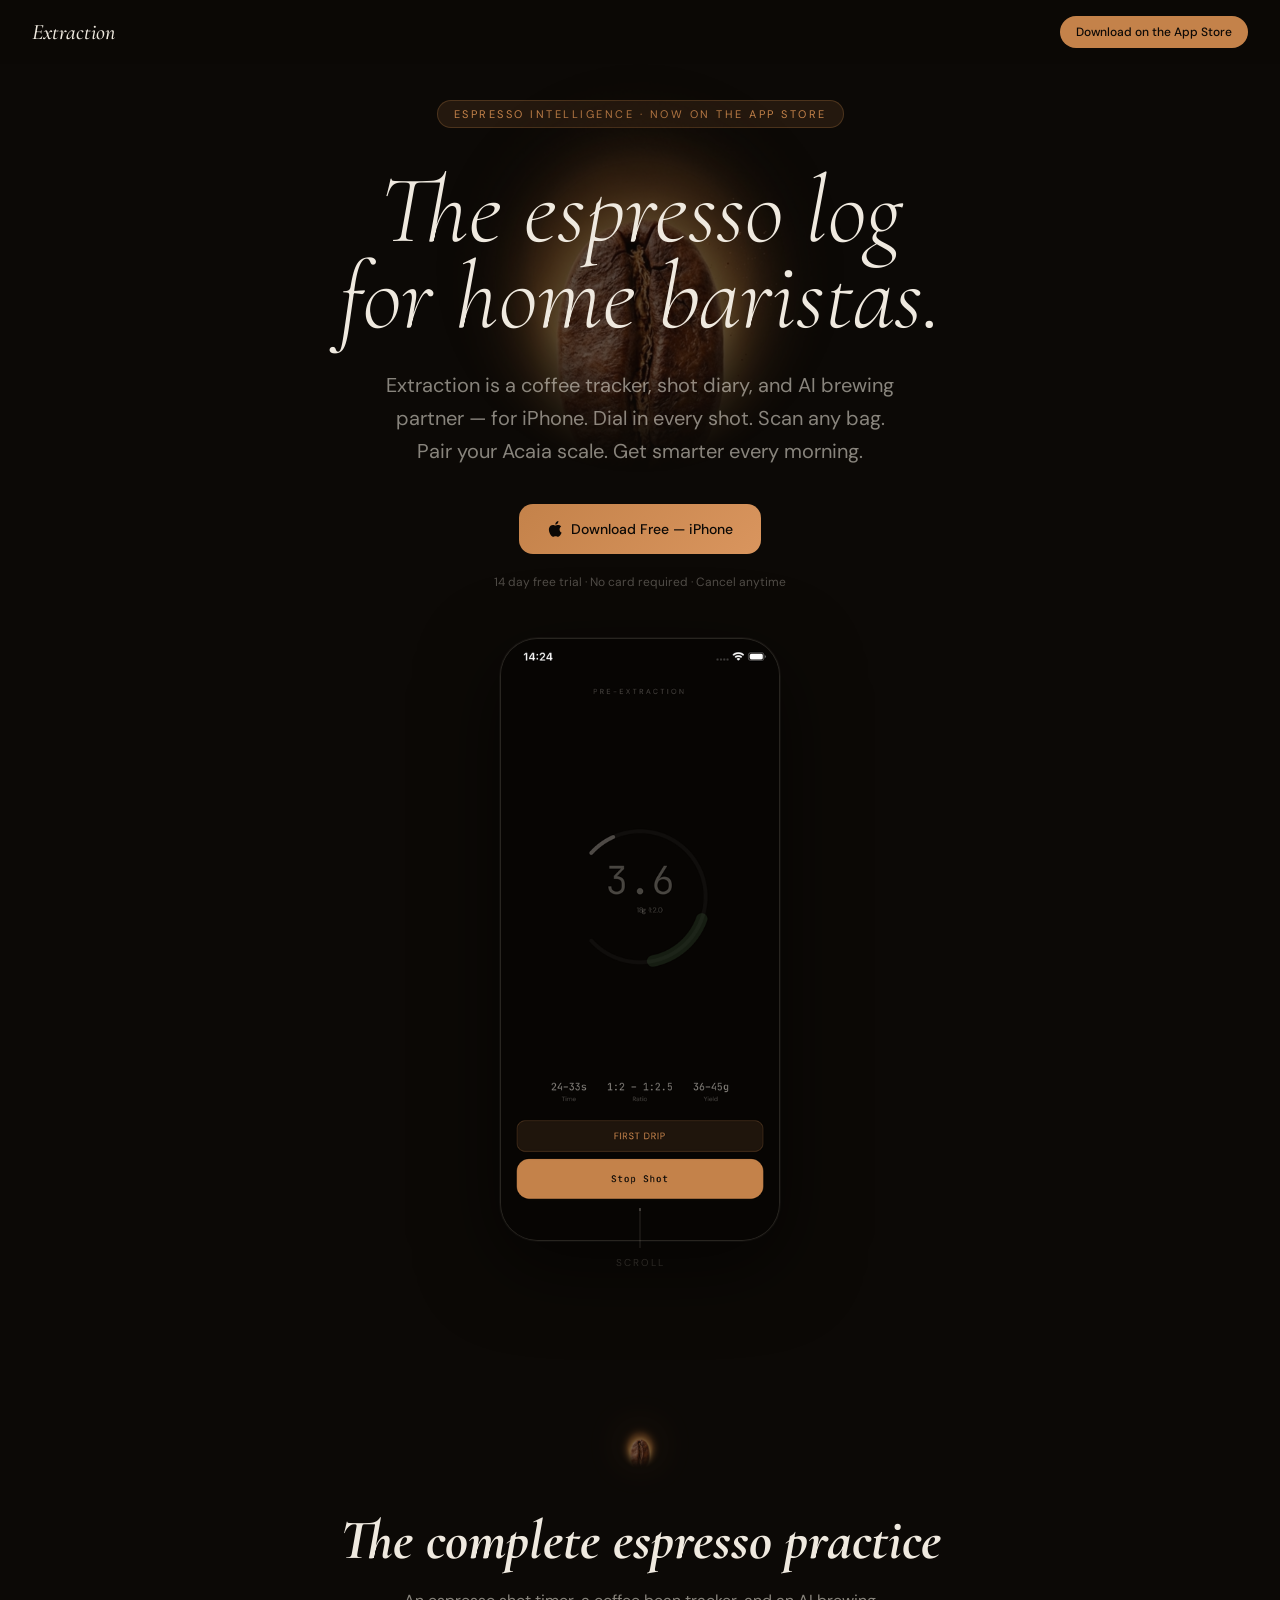
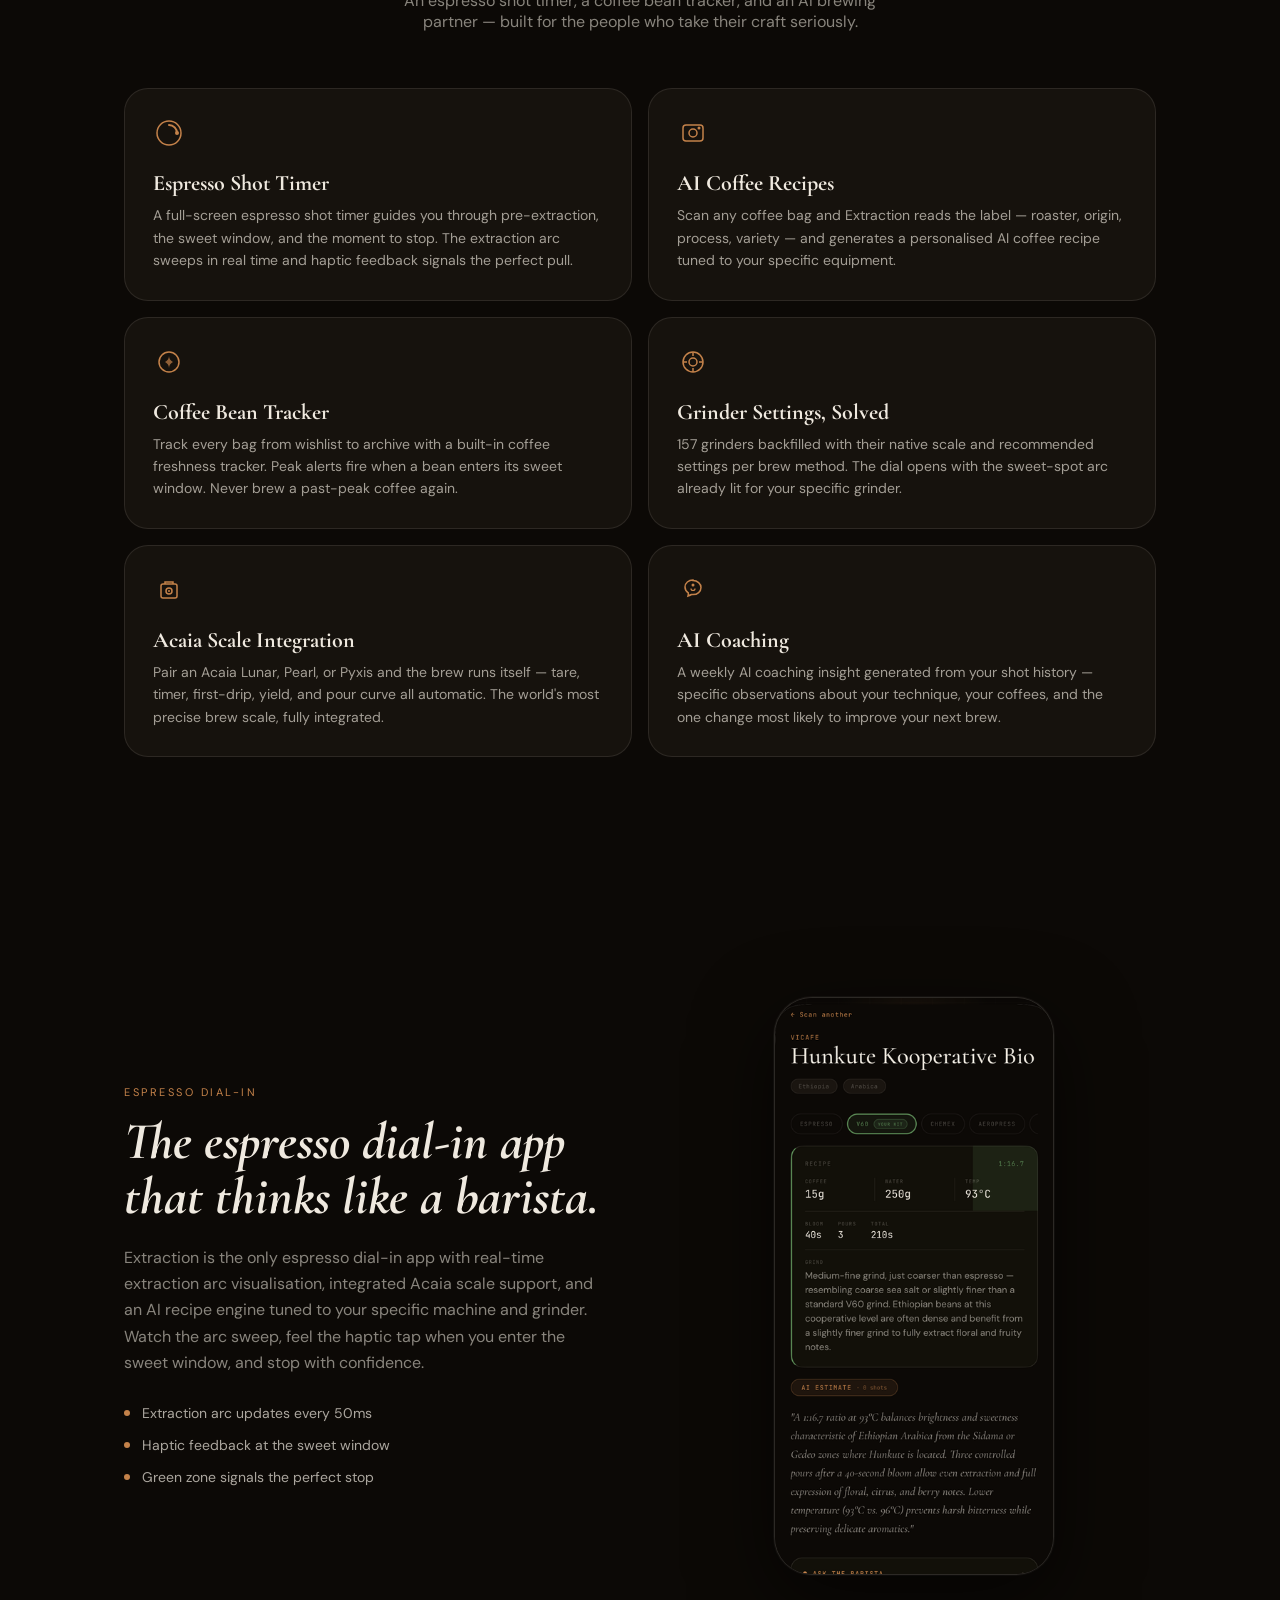
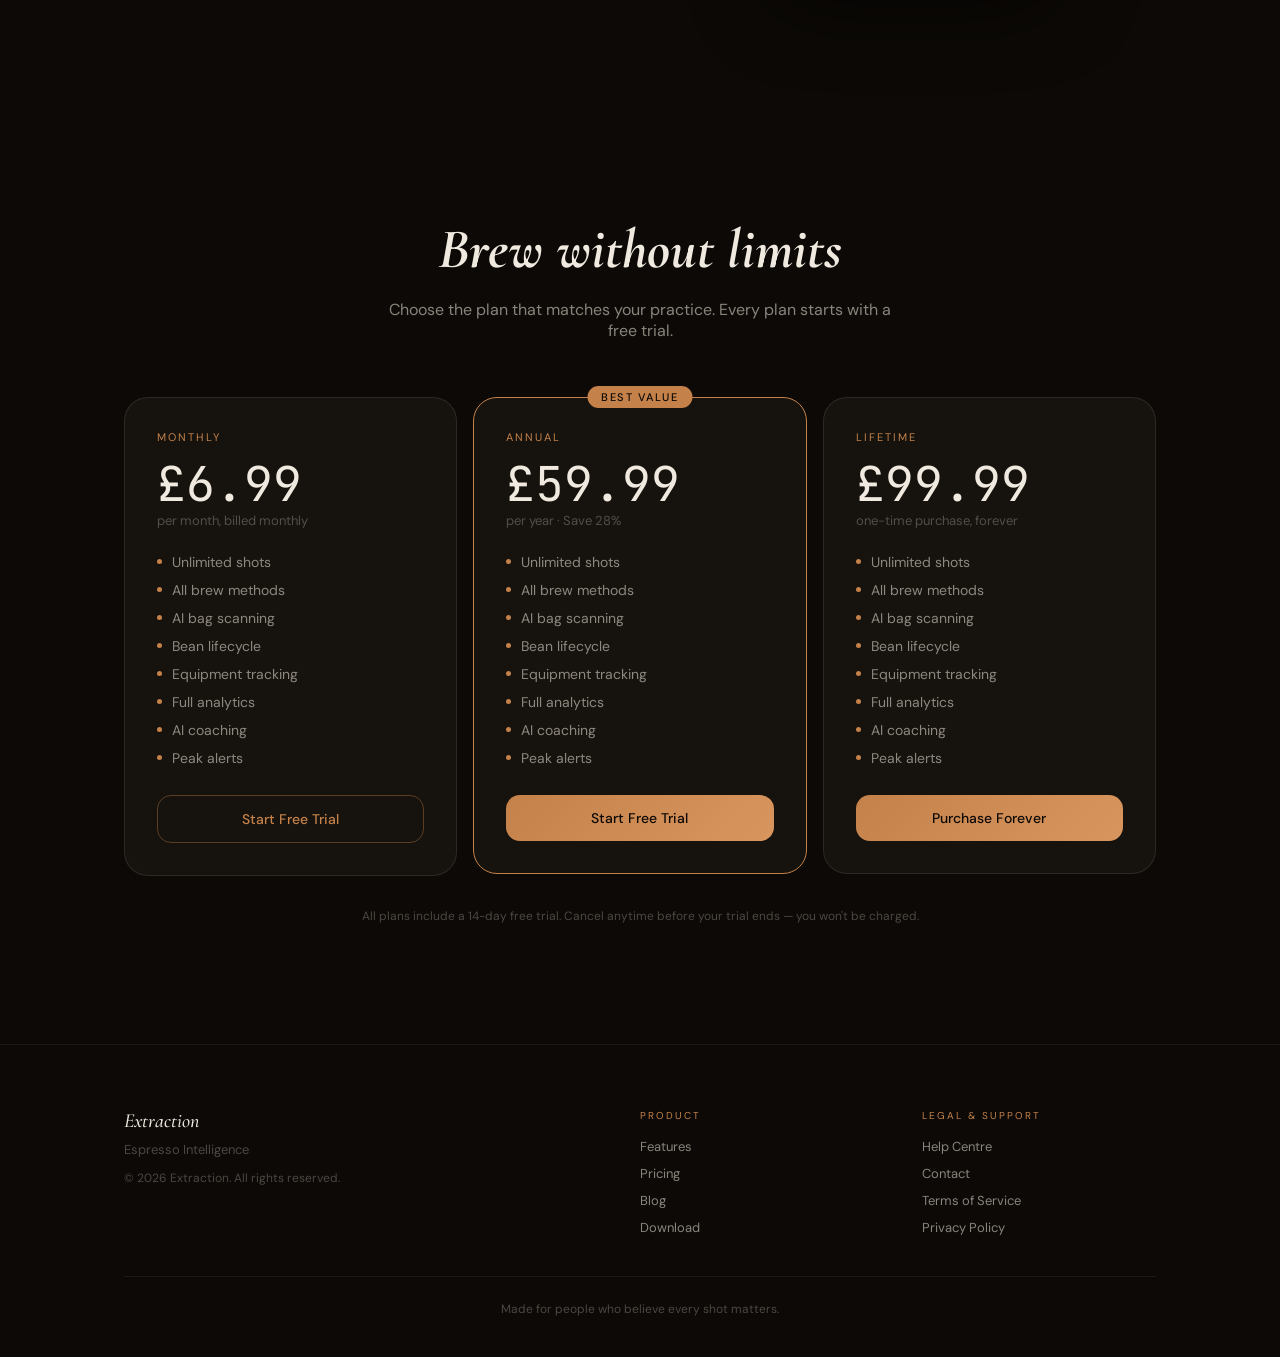
==== index.html @ 24b47047 "feat: seed full site content — 9 blog posts with hero + inline images First push of actual content t" ====
<!DOCTYPE html>
<html lang="en">
<head>
<meta charset="UTF-8">
<meta name="viewport" content="width=device-width, initial-scale=1.0">

<!-- Google Search Console ownership verification. Must stay in place
     even after verification succeeds — removing the tag un-verifies
     the property and Google stops indexing. -->
<meta name="google-site-verification" content="PVoaDQrfnLs1YKiIv0c4FsD_NfjkTiwHuCwMynQEUJ4" />

<!-- ── SEO primaries ─────────────────────────────────────────────────────
     Title + meta-description pair chosen per the April 2026 SEO brief.
     Title front-loads the two highest-volume category terms ("espresso
     log", "coffee tracker") and explicitly names the platform ("iPhone")
     because branded+platform queries ("espresso app iphone") are a
     dominant share of the target search intent. Meta description leads
     with the same framing and then pulls the four v2 differentiators
     (AI scan, Acaia, grinder DB, freshness) before the CTA cue. Kept
     under Google's ~160-char truncation band. -->
<title>Extraction — Espresso Log & Coffee Tracker App for iPhone</title>
<meta name="description" content="Extraction is the home barista app for serious espresso. AI bag scanning, Acaia scale integration, 157-grinder database, freshness tracking & shot analytics. Free trial.">

<!-- Canonical — Google needs a single authoritative URL so link equity
     consolidates. Omit the trailing slash to match the redirect rules
     in netlify.toml. -->
<link rel="canonical" href="https://extrctn.com/">

<!-- Open Graph + Twitter — mirror the SEO-tuned copy so shared links
     render the same message on iMessage, Slack, X, Reddit, etc. -->
<meta property="og:title" content="Extraction — Espresso Log & Coffee Tracker for iPhone">
<meta property="og:description" content="Pair an Acaia scale, scan any bag, dial in every shot. The home barista app for serious espresso.">
<meta property="og:image" content="https://extrctn.com/og-image.png">
<meta property="og:url" content="https://extrctn.com/">
<meta property="og:type" content="website">
<meta property="og:site_name" content="Extraction">
<meta name="twitter:card" content="summary_large_image">
<meta name="twitter:title" content="Extraction — Espresso Log & Coffee Tracker for iPhone">
<meta name="twitter:description" content="Pair an Acaia scale, scan any bag, dial in every shot. The home barista app for serious espresso.">
<meta name="twitter:image" content="https://extrctn.com/og-image.png">

<!-- App-store association for Smart App Banner on Safari iOS and for
     Apple's Universal Links metadata crawler. -->
<meta name="apple-itunes-app" content="app-id=6761392610">

<!-- Keywords meta — Google ignores it, but Bing still lightly weights it
     and some app-review aggregators scrape for it. Cheap hedge. -->
<meta name="keywords" content="espresso app, espresso log, coffee tracker, home barista app, brew log app, espresso shot timer, Acaia scale app, AI coffee recipe, espresso dial in app, coffee journal app, specialty coffee app, coffee bean tracker, grinder settings app">
<link rel="preconnect" href="https://fonts.googleapis.com">
<link rel="preconnect" href="https://fonts.gstatic.com" crossorigin>
<link href="https://fonts.googleapis.com/css2?family=Cormorant+Garamond:ital,wght@0,300;0,400;0,500;1,300;1,400;1,500&family=DM+Sans:wght@300;400;500&family=JetBrains+Mono:wght@300;400&display=swap" rel="stylesheet">
<style>
*, *::before, *::after { box-sizing: border-box; margin: 0; padding: 0; }
html { scroll-behavior: smooth; }
body {
  background: #0C0906;
  color: #EFE9DF;
  overflow-x: hidden;
  font-family: 'DM Sans', sans-serif;
  -webkit-font-smoothing: antialiased;
  -moz-osx-font-smoothing: grayscale;
}
a { text-decoration: none; color: inherit; transition: color 0.15s ease; }
button { cursor: pointer; border: none; background: none; font-family: 'DM Sans', sans-serif; }
input { font-family: 'DM Sans', sans-serif; }

/* ── NAV ── */
.nav {
  position: fixed; top: 0; left: 0; right: 0; z-index: 1000;
  height: 64px;
  background: rgba(12, 9, 6, 0.95);
  backdrop-filter: blur(12px); -webkit-backdrop-filter: blur(12px);
  display: flex; align-items: center; justify-content: space-between;
  padding: 0 32px;
  border-bottom: 1px solid transparent;
  transition: border-color 0.3s ease;
}
.nav.scrolled { border-bottom-color: rgba(239, 233, 223, 0.07); }
.nav-wordmark {
  font-family: 'Cormorant Garamond', serif;
  font-style: italic; font-weight: 500; font-size: 22px;
  color: #EFE9DF; user-select: none;
}
.nav-wordmark span { color: #EFE9DF; }
.nav-right { display: flex; align-items: center; gap: 20px; }
.nav-signin {
  font-family: 'DM Sans', sans-serif; font-size: 13px;
  color: rgba(239, 233, 223, 0.55);
}
.nav-signin:hover { color: #EFE9DF; }
.nav-download {
  font-family: 'DM Sans', sans-serif; font-size: 12px;
  background: #C4824A; color: #0C0906;
  border-radius: 20px; padding: 8px 16px;
  font-weight: 500; transition: background 0.15s ease;
}
.nav-download:hover { background: #D9955E; }
.nav-hamburger {
  display: none; flex-direction: column; gap: 5px; cursor: pointer;
  padding: 4px; background: none; border: none;
}
.nav-hamburger span {
  display: block; width: 22px; height: 1.5px; background: #EFE9DF;
  transition: transform 0.3s ease, opacity 0.3s ease;
}
@media (max-width: 767px) {
  .nav-signin { display: none; }
  .nav-hamburger { display: flex; }
  .nav-download { display: none; }
}

/* ── MOBILE MENU ── */
.mobile-menu {
  position: fixed; inset: 0; z-index: 999;
  background: #0C0906;
  display: flex; flex-direction: column; align-items: center; justify-content: center;
  gap: 32px;
  transform: translateY(-100%);
  transition: transform 0.4s cubic-bezier(0.4, 0, 0.2, 1);
}
.mobile-menu.open { transform: translateY(0); }
.mobile-menu a {
  font-family: 'Cormorant Garamond', serif;
  font-style: italic; font-size: 36px; color: #EFE9DF;
}
.mobile-menu a:hover { color: #C4824A; }
.mobile-close {
  position: absolute; top: 20px; right: 28px;
  font-family: 'DM Sans', sans-serif; font-size: 28px;
  color: #EFE9DF; background: none; border: none; cursor: pointer;
  line-height: 1;
}

/* ── SHARED ── */
.container { max-width: 1080px; margin: 0 auto; padding: 0 24px; }
.section-pad { padding: 120px 0; }
@media (max-width: 767px) { .section-pad { padding: 64px 0; } }

/* ── FADE IN ── */
.fade-in {
  opacity: 0; transform: translateY(24px);
  transition: opacity 0.6s ease, transform 0.6s ease;
}
.fade-in.is-visible { opacity: 1; transform: translateY(0); }

/* ── HERO ── */
.hero {
  min-height: 100vh; display: flex; flex-direction: column;
  align-items: center; justify-content: center; text-align: center;
  padding: 100px 24px 60px;
  position: relative;
}
.hero-pill {
  font-family: 'DM Sans', sans-serif; font-size: 11px;
  text-transform: uppercase; letter-spacing: 2.5px;
  color: #C4824A;
  background: rgba(196, 130, 74, 0.13);
  border: 1px solid rgba(196, 130, 74, 0.25);
  border-radius: 999px; padding: 6px 16px;
  margin-bottom: 40px;
}
.hero-heading {
  font-family: 'Cormorant Garamond', serif;
  font-style: italic; font-weight: 300;
  font-size: 96px; line-height: 0.9;
  color: #EFE9DF; margin-bottom: 28px;
}
@media (max-width: 767px) { .hero-heading { font-size: 56px; } }
.hero-sub {
  font-family: 'DM Sans', sans-serif; font-size: 20px;
  color: rgba(239, 233, 223, 0.55);
  max-width: 520px; line-height: 1.65; margin: 0 auto 36px;
}
@media (max-width: 767px) { .hero-sub { font-size: 16px; } }
.hero-buttons { display: flex; gap: 12px; justify-content: center; flex-wrap: wrap; margin-bottom: 20px; }
.btn-primary {
  display: inline-flex; align-items: center; gap: 8px;
  font-family: 'DM Sans', sans-serif; font-weight: 500; font-size: 14px;
  background: linear-gradient(135deg, #C4824A, #D9955E);
  color: #0C0906; border-radius: 14px; padding: 16px 28px;
  transition: opacity 0.15s ease;
}
.btn-primary:hover { opacity: 0.9; }
.btn-secondary {
  display: inline-flex; align-items: center; gap: 8px;
  font-family: 'DM Sans', sans-serif; font-size: 14px;
  background: transparent; color: rgba(239, 233, 223, 0.7);
  border: 1px solid rgba(239, 233, 223, 0.2);
  border-radius: 14px; padding: 16px 28px;
  transition: border-color 0.15s ease, color 0.15s ease;
}
.btn-secondary:hover { border-color: rgba(239, 233, 223, 0.4); color: #EFE9DF; }
.hero-proof {
  font-family: 'DM Sans', sans-serif; font-size: 12px;
  color: rgba(239, 233, 223, 0.3); margin-bottom: 48px;
}

/* Hero bean behind heading */
.hero-heading-wrap {
  position: relative;
  display: inline-block;
}
.hero-bean-bg {
  position: absolute;
  top: 50%; left: 50%;
  transform: translate(-50%, -50%);
  width: 420px; height: 420px;
  object-fit: contain;
  opacity: 0.35;
  pointer-events: none;
  z-index: 0;
  animation: beanGlow 4s ease-in-out infinite;
}
@media (max-width: 767px) { .hero-bean-bg { width: 280px; height: 280px; } }
.hero-heading-wrap .hero-heading {
  position: relative;
  z-index: 1;
}
@keyframes beanGlow {
  0%, 100% { opacity: 0.35; transform: translate(-50%, -50%) scale(1); }
  50% { opacity: 0.45; transform: translate(-50%, -50%) scale(1.03); }
}

/* Phone mockup — screenshot in frame */
.phone-mockup {
  width: 280px; border-radius: 38px;
  border: 1.5px solid rgba(239, 233, 223, 0.12);
  background: #0C0906; overflow: hidden;
  position: relative; margin: 0 auto;
  box-shadow: 0 24px 80px rgba(0, 0, 0, 0.6), 0 0 0 1px rgba(239, 233, 223, 0.05);
}
@media (max-width: 767px) { .phone-mockup { width: 220px; } }
.phone-mockup img {
  display: block; width: 100%; height: auto;
  border-radius: 36px;
}

/* Scroll indicator */
.scroll-indicator {
  position: absolute; bottom: 32px; left: 50%; transform: translateX(-50%);
  display: flex; flex-direction: column; align-items: center; gap: 8px;
}
.scroll-line {
  width: 1px; height: 40px; background: rgba(239, 233, 223, 0.15);
  position: relative; overflow: hidden;
}
.scroll-dot {
  width: 3px; height: 3px; border-radius: 50%;
  background: rgba(239, 233, 223, 0.4);
  position: absolute; left: -1px;
  animation: scrollDot 2s ease-in-out infinite;
}
@keyframes scrollDot {
  0% { top: 0; opacity: 0; }
  30% { opacity: 1; }
  100% { top: 37px; opacity: 0; }
}
.scroll-text {
  font-family: 'DM Sans', sans-serif; font-size: 10px;
  text-transform: uppercase; letter-spacing: 2px;
  color: rgba(239, 233, 223, 0.15);
}

/* Section bean divider */
.section-bean-divider {
  text-align: center; margin-bottom: 32px;
}
.section-bean-icon {
  width: 48px; height: 48px;
  object-fit: contain;
  opacity: 0.5;
  filter: drop-shadow(0 0 20px rgba(196, 130, 74, 0.25));
}

/* ── FEATURES ── */
.features-heading {
  font-family: 'Cormorant Garamond', serif; font-style: italic;
  font-size: 56px; text-align: center; color: #EFE9DF; margin-bottom: 16px;
}
@media (max-width: 767px) { .features-heading { font-size: 38px; } }
.features-sub {
  font-family: 'DM Sans', sans-serif; font-size: 16px;
  color: rgba(239, 233, 223, 0.55); text-align: center;
  max-width: 520px; margin: 0 auto 56px;
}
.features-grid {
  display: grid; grid-template-columns: 1fr 1fr; gap: 16px;
}
@media (max-width: 767px) { .features-grid { grid-template-columns: 1fr; } }
.feature-card {
  background: #16120D;
  border: 1px solid rgba(239, 233, 223, 0.10);
  border-radius: 24px; padding: 28px;
}
.feature-icon { margin-bottom: 16px; }
.feature-icon svg { width: 32px; height: 32px; }
.feature-name {
  font-family: 'Cormorant Garamond', serif; font-size: 22px;
  color: #EFE9DF; margin-bottom: 8px;
}
.feature-desc {
  font-family: 'DM Sans', sans-serif; font-size: 14px;
  color: rgba(239, 233, 223, 0.65); line-height: 1.6;
}

/* ── SPOTLIGHT ── */
.spotlight {
  display: grid; grid-template-columns: 1fr 1fr; gap: 64px; align-items: center;
}
@media (max-width: 767px) { .spotlight { grid-template-columns: 1fr; gap: 40px; } }
.spotlight-label {
  font-family: 'DM Sans', sans-serif; font-size: 11px;
  text-transform: uppercase; letter-spacing: 2.5px;
  color: #C4824A; margin-bottom: 16px;
}
.spotlight-heading {
  font-family: 'Cormorant Garamond', serif; font-style: italic;
  font-size: 52px; color: #EFE9DF; margin-bottom: 20px; line-height: 1.05;
}
@media (max-width: 767px) { .spotlight-heading { font-size: 36px; } }
.spotlight-body {
  font-family: 'DM Sans', sans-serif; font-size: 16px;
  color: rgba(239, 233, 223, 0.55); line-height: 1.65; margin-bottom: 28px;
}
.spotlight-details { display: flex; flex-direction: column; gap: 14px; }
.spotlight-detail {
  display: flex; align-items: center; gap: 12px;
  font-family: 'DM Sans', sans-serif; font-size: 14px;
  color: rgba(239, 233, 223, 0.7);
}
.spotlight-dot {
  width: 6px; height: 6px; border-radius: 50%; background: #C4824A; flex-shrink: 0;
}

/* Spotlight phone — screenshot in frame */
.spotlight-phone {
  width: 280px; border-radius: 38px;
  border: 1.5px solid rgba(239, 233, 223, 0.14);
  background: #0C0906; overflow: hidden;
  margin: 0 auto;
  box-shadow: 0 24px 80px rgba(0, 0, 0, 0.6), 0 0 0 1px rgba(239, 233, 223, 0.05);
}
@media (max-width: 767px) { .spotlight-phone { width: 240px; } }
.spotlight-phone img {
  display: block; width: 100%; height: auto;
  border-radius: 36px;
}

/* ── STATS ── */
.stats-section {
  background: #121009;
  border-top: 1px solid rgba(239, 233, 223, 0.07);
  border-bottom: 1px solid rgba(239, 233, 223, 0.07);
}
.stats-grid {
  display: grid; grid-template-columns: 1fr 1fr 1fr; gap: 48px; text-align: center;
}
@media (max-width: 767px) { .stats-grid { grid-template-columns: 1fr; gap: 40px; } }
.stat-number {
  font-family: 'JetBrains Mono', monospace; font-size: 64px;
  color: #C4824A; font-weight: 400; line-height: 1;
}
@media (max-width: 767px) { .stat-number { font-size: 48px; } }
.stat-label {
  font-family: 'DM Sans', sans-serif; font-size: 14px;
  color: rgba(239, 233, 223, 0.55); margin-top: 8px;
}
.stat-desc {
  font-family: 'DM Sans', sans-serif; font-size: 13px;
  color: rgba(239, 233, 223, 0.28); margin-top: 4px;
}

/* ── PRICING ── */
.pricing-heading {
  font-family: 'Cormorant Garamond', serif; font-style: italic;
  font-size: 56px; text-align: center; color: #EFE9DF; margin-bottom: 16px;
}
@media (max-width: 767px) { .pricing-heading { font-size: 38px; } }
.pricing-sub {
  font-family: 'DM Sans', sans-serif; font-size: 16px;
  color: rgba(239, 233, 223, 0.55); text-align: center;
  max-width: 520px; margin: 0 auto 56px;
}
.pricing-grid {
  display: grid; grid-template-columns: 1fr 1fr 1fr; gap: 16px;
  align-items: start;
}
@media (max-width: 767px) { .pricing-grid { grid-template-columns: 1fr; } }
.pricing-card {
  background: #16120D;
  border: 1px solid rgba(239, 233, 223, 0.10);
  border-radius: 24px; padding: 32px; position: relative;
}
.pricing-card.featured { border: 1.5px solid #C4824A; }
.pricing-badge {
  position: absolute; top: -12px; left: 50%; transform: translateX(-50%);
  background: #C4824A; color: #0C0906;
  font-family: 'DM Sans', sans-serif; font-size: 11px;
  text-transform: uppercase; letter-spacing: 1.5px; font-weight: 500;
  padding: 4px 14px; border-radius: 999px;
}
.pricing-plan {
  font-family: 'DM Sans', sans-serif; font-size: 11px;
  text-transform: uppercase; letter-spacing: 2px;
  color: #C4824A; margin-bottom: 16px;
}
.pricing-price {
  font-family: 'JetBrains Mono', monospace; font-size: 48px;
  color: #EFE9DF; font-weight: 400; line-height: 1;
}
.pricing-period {
  font-family: 'DM Sans', sans-serif; font-size: 13px;
  color: rgba(239, 233, 223, 0.28); margin-top: 4px; margin-bottom: 24px;
}
.pricing-features {
  list-style: none; margin-bottom: 28px;
  display: flex; flex-direction: column; gap: 10px;
}
.pricing-features li {
  font-family: 'DM Sans', sans-serif; font-size: 14px;
  color: rgba(239, 233, 223, 0.55);
  display: flex; align-items: center; gap: 10px;
}
.pricing-features li::before {
  content: ''; display: block; width: 5px; height: 5px;
  border-radius: 50%; background: #C4824A; flex-shrink: 0;
}
.pricing-cta-outlined {
  display: block; width: 100%; text-align: center;
  font-family: 'DM Sans', sans-serif; font-size: 14px; font-weight: 500;
  color: #C4824A; background: transparent;
  border: 1px solid rgba(196, 130, 74, 0.4);
  border-radius: 14px; padding: 14px 0;
  transition: background 0.15s ease, border-color 0.15s ease;
}
.pricing-cta-outlined:hover { background: rgba(196, 130, 74, 0.08); border-color: #C4824A; }
.pricing-cta-filled {
  display: block; width: 100%; text-align: center;
  font-family: 'DM Sans', sans-serif; font-size: 14px; font-weight: 500;
  color: #0C0906;
  background: linear-gradient(135deg, #C4824A, #D9955E);
  border-radius: 14px; padding: 14px 0; border: none;
  transition: opacity 0.15s ease;
}
.pricing-cta-filled:hover { opacity: 0.9; }
.pricing-note {
  font-family: 'DM Sans', sans-serif; font-size: 12px;
  color: rgba(239, 233, 223, 0.28); text-align: center;
  margin-top: 32px;
}

/* ── FOOTER ── */
.footer {
  background: #0C0906;
  border-top: 1px solid rgba(239, 233, 223, 0.07);
  padding: 64px 0 40px;
}
.footer-grid {
  display: grid; grid-template-columns: 2fr 1fr 1fr; gap: 48px;
}
@media (max-width: 767px) { .footer-grid { grid-template-columns: 1fr; gap: 32px; } }
.footer-wordmark {
  font-family: 'Cormorant Garamond', serif; font-style: italic;
  font-weight: 500; font-size: 20px; color: #EFE9DF; margin-bottom: 8px;
}
.footer-wordmark span { color: #EFE9DF; }
.footer-tagline {
  font-family: 'DM Sans', sans-serif; font-size: 13px;
  color: rgba(239, 233, 223, 0.28); margin-bottom: 12px;
}
.footer-copy {
  font-family: 'DM Sans', sans-serif; font-size: 12px;
  color: rgba(239, 233, 223, 0.28);
}
.footer-col-heading {
  font-family: 'DM Sans', sans-serif; font-size: 10px;
  text-transform: uppercase; letter-spacing: 2px;
  color: #C4824A; margin-bottom: 16px;
}
.footer-links { display: flex; flex-direction: column; gap: 10px; }
.footer-links a {
  font-family: 'DM Sans', sans-serif; font-size: 13px;
  color: rgba(239, 233, 223, 0.55);
}
.footer-links a:hover { color: #EFE9DF; }
.footer-separator {
  border: none; border-top: 1px solid rgba(239, 233, 223, 0.07);
  margin: 40px 0 24px;
}
.footer-bottom {
  font-family: 'DM Sans', sans-serif; font-size: 12px;
  color: rgba(239, 233, 223, 0.28); text-align: center;
}

/* Focus styles for accessibility */
a:focus-visible, button:focus-visible, input:focus-visible {
  outline: 2px solid #C4824A; outline-offset: 2px;
}
</style>

<!-- ── Structured data ────────────────────────────────────────────────────
     SoftwareApplication schema unlocks a rich snippet in Google results
     (name, platform, price, rating pulled from the App Store graph).
     Also feeds the knowledge panel and AI answer boxes. Price of 0 is
     correct — the app is free to download with IAPs, which is how Apple
     categorises it. Update aggregateRating when we have enough ASC
     ratings to be worth displaying (threshold usually ~25). -->
<script type="application/ld+json">
{
  "@context": "https://schema.org",
  "@type": "SoftwareApplication",
  "name": "Extraction",
  "alternateName": "Extraction — Espresso Log & Coffee Tracker",
  "description": "Espresso log and coffee tracker for home baristas. AI bag scanning, Acaia scale integration, 157-grinder database, freshness tracking, shot analytics, AI coaching.",
  "applicationCategory": "LifestyleApplication",
  "applicationSubCategory": "Food & Drink",
  "operatingSystem": "iOS 15.0",
  "url": "https://extrctn.com/",
  "downloadUrl": "https://apps.apple.com/us/app/extraction/id6761392610",
  "installUrl": "https://apps.apple.com/us/app/extraction/id6761392610",
  "image": "https://extrctn.com/og-image.png",
  "offers": {
    "@type": "Offer",
    "price": "0",
    "priceCurrency": "USD",
    "availability": "https://schema.org/InStock"
  },
  "author": {
    "@type": "Organization",
    "name": "Extraction",
    "url": "https://extrctn.com/"
  },
  "publisher": {
    "@type": "Organization",
    "name": "Extraction",
    "url": "https://extrctn.com/"
  }
}
</script>

<!-- Organization schema — tells Google that Extraction is a branded
     entity, unlocks knowledge-panel eligibility. -->
<script type="application/ld+json">
{
  "@context": "https://schema.org",
  "@type": "Organization",
  "name": "Extraction",
  "url": "https://extrctn.com/",
  "logo": "https://extrctn.com/og-image.png",
  "sameAs": [
    "https://apps.apple.com/us/app/extraction/id6761392610"
  ]
}
</script>

<!-- WebSite schema enables sitelinks search box eligibility and makes
     the homepage machine-parseable as the site entry. -->
<script type="application/ld+json">
{
  "@context": "https://schema.org",
  "@type": "WebSite",
  "name": "Extraction",
  "url": "https://extrctn.com/",
  "inLanguage": "en"
}
</script>
</head>
<body>

<!-- NAV -->
<nav class="nav" id="nav" role="navigation" aria-label="Main navigation">
  <a href="/" class="nav-wordmark" aria-label="Extraction home">Extrac<span>tion</span></a>
  <div class="nav-right">
      <a href="https://apps.apple.com/us/app/extraction/id6761392610" class="nav-download" role="button" target="_blank" rel="noopener">Download on the App Store</a>
    <button class="nav-hamburger" aria-label="Open menu" id="hamburgerBtn">
      <span></span><span></span><span></span>
    </button>
  </div>
</nav>

<!-- MOBILE MENU -->
<div class="mobile-menu" id="mobileMenu" role="dialog" aria-label="Mobile navigation">
  <button class="mobile-close" aria-label="Close menu" id="mobileClose">&times;</button>
  <a href="#features" onclick="closeMobile()">Features</a>
  <a href="#pricing" onclick="closeMobile()">Pricing</a>
  <a href="https://apps.apple.com/us/app/extraction/id6761392610" class="btn-primary" style="font-size:16px;margin-top:12px;" target="_blank" rel="noopener" onclick="closeMobile()">Download</a>
</div>

<!-- HERO
     H1 front-loads the two highest-priority target queries ("espresso
     log", "home baristas") in the same italic treatment as the old
     "Espresso Intelligence" brand mark. The editorial tone is preserved
     — this isn't a keyword-stuffed headline, it's a sentence that
     happens to contain the two phrases Google ranks us for. The
     "Espresso Intelligence" phrase is kept as the nav pill eyebrow so
     the brand identity survives the rewrite. -->
<section class="hero" id="hero">
  <div class="hero-pill fade-in">Espresso Intelligence · Now on the App Store</div>
  <div class="hero-heading-wrap">
    <img src="bean.png" alt="" class="hero-bean-bg" aria-hidden="true">
    <h1 class="hero-heading fade-in">The espresso log<br>for home baristas.</h1>
  </div>
  <p class="hero-sub fade-in">Extraction is a coffee tracker, shot diary, and AI brewing partner — for iPhone. Dial in every shot. Scan any bag. Pair your Acaia scale. Get smarter every morning.</p>
  <div class="hero-buttons fade-in">
    <a href="https://apps.apple.com/us/app/extraction/id6761392610" class="btn-primary" target="_blank" rel="noopener">
      <svg width="16" height="16" viewBox="0 0 16 16" fill="none" aria-hidden="true"><path d="M12.52 8.42c-.02-1.97 1.6-2.92 1.68-2.97-.92-1.34-2.34-1.52-2.85-1.55-1.21-.12-2.37.72-2.98.72-.62 0-1.57-.7-2.59-.68-1.33.02-2.56.78-3.24 1.97-1.39 2.4-.35 5.95.99 7.9.66.95 1.44 2.02 2.47 1.98.99-.04 1.37-.64 2.57-.64 1.2 0 1.54.64 2.58.62 1.07-.02 1.74-.97 2.39-1.93.76-1.1 1.07-2.17 1.08-2.22-.02-.01-2.08-.8-2.1-3.2zM10.58 2.46c.54-.67.91-1.59.81-2.51-.78.03-1.73.52-2.29 1.18-.5.58-.94 1.52-.82 2.41.87.07 1.76-.44 2.3-1.08z" fill="#0C0906"/></svg>
      Download Free — iPhone
    </a>
  </div>
  <p class="hero-proof fade-in">14 day free trial &middot; No card required &middot; Cancel anytime</p>

  <div class="phone-mockup fade-in">
    <img src="screenshot-timer.png" alt="Extraction dial-in timer showing a live espresso shot with arc visualisation and sweet window" loading="lazy">
  </div>

  <div class="scroll-indicator" aria-hidden="true">
    <div class="scroll-line"><div class="scroll-dot"></div></div>
    <div class="scroll-text">Scroll</div>
  </div>
</section>

<!-- FEATURES -->
<section class="section-pad" id="features">
  <div class="container">
    <div class="section-bean-divider" aria-hidden="true">
      <img src="bean-small.png" alt="" class="section-bean-icon">
    </div>
    <h2 class="features-heading fade-in">The complete espresso practice</h2>
    <p class="features-sub fade-in">An espresso shot timer, a coffee bean tracker, and an AI brewing partner — built for the people who take their craft seriously.</p>
    <div class="features-grid">

      <!-- Each feature card's copy is tuned to carry one of the priority
           keywords from the SEO brief: "espresso shot timer", "AI
           coffee recipe", "coffee bean tracker" / "coffee freshness
           tracker", "grinder settings app", "Acaia scale app",
           "espresso dial in app". Target phrases appear naturally in
           the body copy rather than stuffed into headings. -->
      <div class="feature-card fade-in" style="transition-delay:0s">
        <div class="feature-icon">
          <svg width="32" height="32" viewBox="0 0 32 32" fill="none"><circle cx="16" cy="16" r="12" stroke="#C4824A" stroke-width="1.5" fill="none"/><path d="M16 8 A8 8 0 0 1 24 16" stroke="#C4824A" stroke-width="2" stroke-linecap="round" fill="none"/><circle cx="24" cy="16" r="2" fill="#C4824A"/></svg>
        </div>
        <h3 class="feature-name">Espresso Shot Timer</h3>
        <p class="feature-desc">A full-screen espresso shot timer guides you through pre-extraction, the sweet window, and the moment to stop. The extraction arc sweeps in real time and haptic feedback signals the perfect pull.</p>
      </div>

      <div class="feature-card fade-in" style="transition-delay:0.1s">
        <div class="feature-icon">
          <svg width="32" height="32" viewBox="0 0 32 32" fill="none"><rect x="6" y="8" width="20" height="16" rx="3" stroke="#C4824A" stroke-width="1.5" fill="none"/><circle cx="16" cy="16" r="4" stroke="#C4824A" stroke-width="1.5" fill="none"/><circle cx="22" cy="11" r="1.5" fill="#C4824A"/></svg>
        </div>
        <h3 class="feature-name">AI Coffee Recipes</h3>
        <p class="feature-desc">Scan any coffee bag and Extraction reads the label — roaster, origin, process, variety — and generates a personalised AI coffee recipe tuned to your specific equipment.</p>
      </div>

      <div class="feature-card fade-in" style="transition-delay:0.2s">
        <div class="feature-icon">
          <svg width="32" height="32" viewBox="0 0 32 32" fill="none"><circle cx="16" cy="16" r="10" stroke="#C4824A" stroke-width="1.5" fill="none"/><path d="M16 10c0 3-2 5-4 6 2 1 4 3 4 6 0-3 2-5 4-6-2-1-4-3-4-6z" fill="#C4824A" opacity="0.7"/></svg>
        </div>
        <h3 class="feature-name">Coffee Bean Tracker</h3>
        <p class="feature-desc">Track every bag from wishlist to archive with a built-in coffee freshness tracker. Peak alerts fire when a bean enters its sweet window. Never brew a past-peak coffee again.</p>
      </div>

      <div class="feature-card fade-in" style="transition-delay:0.3s">
        <div class="feature-icon">
          <svg width="32" height="32" viewBox="0 0 32 32" fill="none"><circle cx="16" cy="16" r="10" stroke="#C4824A" stroke-width="1.5" fill="none"/><circle cx="16" cy="16" r="4" stroke="#C4824A" stroke-width="1.5" fill="none"/><line x1="16" y1="6" x2="16" y2="10" stroke="#C4824A" stroke-width="1.5"/><line x1="16" y1="22" x2="16" y2="26" stroke="#C4824A" stroke-width="1.5"/><line x1="6" y1="16" x2="10" y2="16" stroke="#C4824A" stroke-width="1.5"/><line x1="22" y1="16" x2="26" y2="16" stroke="#C4824A" stroke-width="1.5"/></svg>
        </div>
        <h3 class="feature-name">Grinder Settings, Solved</h3>
        <p class="feature-desc">157 grinders backfilled with their native scale and recommended settings per brew method. The dial opens with the sweet-spot arc already lit for your specific grinder.</p>
      </div>

      <div class="feature-card fade-in" style="transition-delay:0.4s">
        <div class="feature-icon">
          <svg width="32" height="32" viewBox="0 0 32 32" fill="none"><rect x="8" y="10" width="16" height="14" rx="2" stroke="#C4824A" stroke-width="1.5" fill="none"/><circle cx="16" cy="17" r="3" stroke="#C4824A" stroke-width="1.5" fill="none"/><circle cx="16" cy="17" r="1" fill="#C4824A"/><path d="M12 10V8h8v2" stroke="#C4824A" stroke-width="1.5" fill="none"/></svg>
        </div>
        <h3 class="feature-name">Acaia Scale Integration</h3>
        <p class="feature-desc">Pair an Acaia Lunar, Pearl, or Pyxis and the brew runs itself — tare, timer, first-drip, yield, and pour curve all automatic. The world's most precise brew scale, fully integrated.</p>
      </div>

      <div class="feature-card fade-in" style="transition-delay:0.5s">
        <div class="feature-icon">
          <svg width="32" height="32" viewBox="0 0 32 32" fill="none"><path d="M16 6c-4.4 0-8 3.1-8 7 0 2.4 1.3 4.5 3.3 5.8.2 1.4-.3 3.2-.3 3.2s2.5-1 3.5-1.5c.5.1 1 .1 1.5.1 4.4 0 8-3.1 8-7s-3.6-7-8-7z" stroke="#C4824A" stroke-width="1.5" fill="none"/><circle cx="16" cy="11" r="1.5" fill="#C4824A"/><path d="M14 14.5c0 1.1.9 2 2 2s2-.9 2-2" stroke="#C4824A" stroke-width="1.2" fill="none"/></svg>
        </div>
        <h3 class="feature-name">AI Coaching</h3>
        <p class="feature-desc">A weekly AI coaching insight generated from your shot history — specific observations about your technique, your coffees, and the one change most likely to improve your next brew.</p>
      </div>

    </div>
  </div>
</section>

<!-- SPOTLIGHT -->
<section class="section-pad">
  <div class="container">
    <div class="spotlight">
      <div class="fade-in">
        <div class="spotlight-label">Espresso Dial-In</div>
        <h2 class="spotlight-heading">The espresso dial-in app that thinks like a barista.</h2>
        <p class="spotlight-body">Extraction is the only espresso dial-in app with real-time extraction arc visualisation, integrated Acaia scale support, and an AI recipe engine tuned to your specific machine and grinder. Watch the arc sweep, feel the haptic tap when you enter the sweet window, and stop with confidence.</p>
        <div class="spotlight-details">
          <div class="spotlight-detail"><div class="spotlight-dot"></div>Extraction arc updates every 50ms</div>
          <div class="spotlight-detail"><div class="spotlight-dot"></div>Haptic feedback at the sweet window</div>
          <div class="spotlight-detail"><div class="spotlight-dot"></div>Green zone signals the perfect stop</div>
        </div>
      </div>
      <div class="fade-in" style="transition-delay:0.15s">
        <div class="spotlight-phone">
          <img src="screenshot-scan.png" alt="Extraction AI bag scan showing V60 brew recipe for Hunkute Kooperative Bio" loading="lazy">
        </div>
      </div>
    </div>
  </div>
</section>


<!-- PRICING -->
<section class="section-pad" id="pricing">
  <div class="container">
    <h2 class="pricing-heading fade-in">Brew without limits</h2>
    <p class="pricing-sub fade-in">Choose the plan that matches your practice. Every plan starts with a free trial.</p>
    <div class="pricing-grid">

      <div class="pricing-card fade-in" style="transition-delay:0s">
        <div class="pricing-plan">Monthly</div>
        <div class="pricing-price" id="priceMonthly">&pound;6.99</div>
        <div class="pricing-period" id="periodMonthly">per month, billed monthly</div>
        <ul class="pricing-features">
          <li>Unlimited shots</li>
          <li>All brew methods</li>
          <li>AI bag scanning</li>
          <li>Bean lifecycle</li>
          <li>Equipment tracking</li>
          <li>Full analytics</li>
          <li>AI coaching</li>
          <li>Peak alerts</li>
        </ul>
        <a href="https://apps.apple.com/us/app/extraction/id6761392610" class="pricing-cta-outlined" role="button" target="_blank" rel="noopener">Start Free Trial</a>
      </div>

      <div class="pricing-card featured fade-in" style="transition-delay:0.1s">
        <div class="pricing-badge">Best Value</div>
        <div class="pricing-plan">Annual</div>
        <div class="pricing-price" id="priceAnnual">&pound;59.99</div>
        <div class="pricing-period" id="periodAnnual">per year &middot; Save 28%</div>
        <ul class="pricing-features">
          <li>Unlimited shots</li>
          <li>All brew methods</li>
          <li>AI bag scanning</li>
          <li>Bean lifecycle</li>
          <li>Equipment tracking</li>
          <li>Full analytics</li>
          <li>AI coaching</li>
          <li>Peak alerts</li>
        </ul>
        <a href="https://apps.apple.com/us/app/extraction/id6761392610" class="pricing-cta-filled" role="button" target="_blank" rel="noopener">Start Free Trial</a>
      </div>

      <div class="pricing-card fade-in" style="transition-delay:0.2s">
        <div class="pricing-plan">Lifetime</div>
        <div class="pricing-price" id="priceLifetime">&pound;99.99</div>
        <div class="pricing-period">one-time purchase, forever</div>
        <ul class="pricing-features">
          <li>Unlimited shots</li>
          <li>All brew methods</li>
          <li>AI bag scanning</li>
          <li>Bean lifecycle</li>
          <li>Equipment tracking</li>
          <li>Full analytics</li>
          <li>AI coaching</li>
          <li>Peak alerts</li>
        </ul>
        <a href="https://apps.apple.com/us/app/extraction/id6761392610" class="pricing-cta-filled" role="button" target="_blank" rel="noopener">Purchase Forever</a>
      </div>

    </div>
    <p class="pricing-note fade-in">All plans include a 14-day free trial. Cancel anytime before your trial ends — you won't be charged.</p>
  </div>
</section>

<!-- FOOTER -->
<footer class="footer" id="footer">
  <div class="container">
    <div class="footer-grid">
      <div>
        <div class="footer-wordmark">Extrac<span>tion</span></div>
        <div class="footer-tagline">Espresso Intelligence</div>
        <div class="footer-copy">&copy; 2026 Extraction. All rights reserved.</div>
      </div>
      <div>
        <div class="footer-col-heading">Product</div>
        <div class="footer-links">
          <a href="#features">Features</a>
          <a href="#pricing">Pricing</a>
          <a href="/blog/">Blog</a>
          <a href="https://apps.apple.com/us/app/extraction/id6761392610" target="_blank" rel="noopener">Download</a>
        </div>
      </div>
      <div>
        <div class="footer-col-heading">Legal &amp; Support</div>
        <div class="footer-links">
          <a href="/support">Help Centre</a>
          <a href="mailto:support@extrctn.com">Contact</a>
          <a href="/terms">Terms of Service</a>
          <a href="/privacy">Privacy Policy</a>
        </div>
      </div>
    </div>
    <hr class="footer-separator">
    <div class="footer-bottom">Made for people who believe every shot matters.</div>
  </div>
</footer>

<script>
(function() {
  // Nav scroll border
  var nav = document.getElementById('nav');
  window.addEventListener('scroll', function() {
    if (window.scrollY > 20) {
      nav.classList.add('scrolled');
    } else {
      nav.classList.remove('scrolled');
    }
  }, { passive: true });

  // Mobile menu
  var hamburger = document.getElementById('hamburgerBtn');
  var mobileMenu = document.getElementById('mobileMenu');
  var mobileClose = document.getElementById('mobileClose');

  hamburger.addEventListener('click', function() {
    mobileMenu.classList.add('open');
    mobileClose.focus();
  });
  mobileClose.addEventListener('click', function() {
    mobileMenu.classList.remove('open');
    hamburger.focus();
  });
  window.closeMobile = function() {
    mobileMenu.classList.remove('open');
  };

  // Fade-in IntersectionObserver
  var fadeEls = document.querySelectorAll('.fade-in');
  if ('IntersectionObserver' in window) {
    var observer = new IntersectionObserver(function(entries) {
      entries.forEach(function(entry) {
        if (entry.isIntersecting) {
          entry.target.classList.add('is-visible');
          observer.unobserve(entry.target);
        }
      });
    }, { threshold: 0.15 });
    fadeEls.forEach(function(el) { observer.observe(el); });
  } else {
    fadeEls.forEach(function(el) { el.classList.add('is-visible'); });
  }

  // Geo-pricing — monthly prices from App Store Connect, annual ≈ 8.58×, lifetime ≈ 12.5×
  // Format: [symbol, monthly, decimals, isPrefix]
  var CURR = {
    USD: ['$',7.99,2,1], EUR: ['\u20AC',8.99,2,1], GBP: ['\u00A3',7.99,2,1],
    CHF: ['CHF\u00A0',7.00,2,1], AUD: ['A$',12.99,2,1], CAD: ['CA$',9.99,2,1],
    BRL: ['R$',49.90,2,1], CNY: ['\u00A5',58,0,1], CLP: ['CLP\u00A0',9990,0,1],
    COP: ['COP\u00A0',39900,0,1], CZK: ['',199,0,0,' K\u010D'], DKK: ['',69,0,0,' kr'],
    EGP: ['E\u00A3',399.99,2,1], HKD: ['HK$',58,0,1], HUF: ['',3490,0,0,' Ft'],
    IDR: ['Rp',129000,0,1], ILS: ['\u20AA',29.90,2,1], INR: ['\u20B9',799,0,1],
    JPY: ['\u00A5',1300,0,1], KRW: ['\u20A9',11000,0,1], KZT: ['\u20B8',4990,0,1],
    MXN: ['MX$',179,0,1], MYR: ['RM',39.90,2,1], NGN: ['\u20A6',12900,0,1],
    NOK: ['',99,0,0,' kr'], NZD: ['NZ$',14.99,2,1], PEN: ['S/',34.90,2,1],
    PHP: ['\u20B1',499,0,1], PLN: ['',39.99,2,0,' z\u0142'], QAR: ['QR',29.99,2,1],
    RON: ['',39.99,2,0,' lei'], RUB: ['\u20BD',699,0,1], SAR: ['SR',34.99,2,1],
    SEK: ['',99,0,0,' kr'], SGD: ['S$',9.98,2,1], THB: ['\u0E3F',299,0,1],
    TRY: ['\u20BA',399.99,2,1], TWD: ['NT$',290,0,1], TZS: ['TSh',22900,0,1],
    VND: ['\u20AB',249000,0,1], ZAR: ['R',149.99,2,1], AED: ['AED\u00A0',29.99,2,1],
    PKR: ['Rs',2200,0,1]
  };
  // Country code → currency code
  var CC = {
    CH:'CHF',US:'USD',GB:'GBP',AU:'AUD',CA:'CAD',JP:'JPY',KR:'KRW',
    BR:'BRL',IN:'INR',MX:'MXN',CN:'CNY',HK:'HKD',TW:'TWD',SG:'SGD',
    NZ:'NZD',TH:'THB',PH:'PHP',MY:'MYR',ID:'IDR',VN:'VND',
    SE:'SEK',NO:'NOK',DK:'DKK',PL:'PLN',CZ:'CZK',HU:'HUF',RO:'RON',
    TR:'TRY',ZA:'ZAR',EG:'EGP',NG:'NGN',KE:'USD',SA:'SAR',AE:'AED',
    QA:'QAR',KW:'USD',IL:'ILS',PK:'PKR',KZ:'KZT',
    CL:'CLP',CO:'COP',PE:'PEN',TZ:'TZS',RU:'RUB',
    AT:'EUR',BE:'EUR',BG:'EUR',HR:'EUR',CY:'EUR',EE:'EUR',FI:'EUR',
    FR:'EUR',DE:'EUR',GR:'EUR',IE:'EUR',IT:'EUR',LV:'EUR',LT:'EUR',
    LU:'EUR',MT:'EUR',NL:'EUR',PT:'EUR',SK:'EUR',SI:'EUR',ES:'EUR',
    BA:'EUR',XK:'EUR',ME:'EUR',RS:'EUR'
  };

  function fmtPrice(val, c) {
    var d = c[2], s;
    if (d === 0) {
      s = Math.round(val).toLocaleString('en');
    } else {
      s = val.toFixed(2);
    }
    return c[3] ? c[0] + s : s + (c[4] || c[0]);
  }

  function roundNice(val, dec) {
    if (dec > 0) return Math.floor(val) + 0.99;
    if (val >= 50000) return Math.round(val / 10000) * 10000;
    if (val >= 5000) return Math.round(val / 1000) * 1000;
    if (val >= 500) return Math.round(val / 100) * 100;
    if (val >= 50) return Math.round(val / 10) * 10;
    return Math.round(val);
  }

  function setPricing(cc) {
    var code = CC[cc] || 'USD';
    var c = CURR[code] || CURR.USD;
    var mo = c[1];
    var annual = roundNice(mo * 8.58, c[2]);
    var lifetime = roundNice(mo * 12.5, c[2]);

    document.getElementById('priceMonthly').textContent = fmtPrice(mo, c);
    document.getElementById('priceAnnual').textContent = fmtPrice(annual, c);
    document.getElementById('priceLifetime').textContent = fmtPrice(lifetime, c);
    document.getElementById('periodAnnual').innerHTML = 'per year &middot; Save 28%';
  }

  fetch('https://ipapi.co/country_code/')
    .then(function(r) { return r.text(); })
    .then(function(cc) { setPricing(cc.trim()); })
    .catch(function() { /* keep defaults */ });

})();
</script>
</body>
</html>
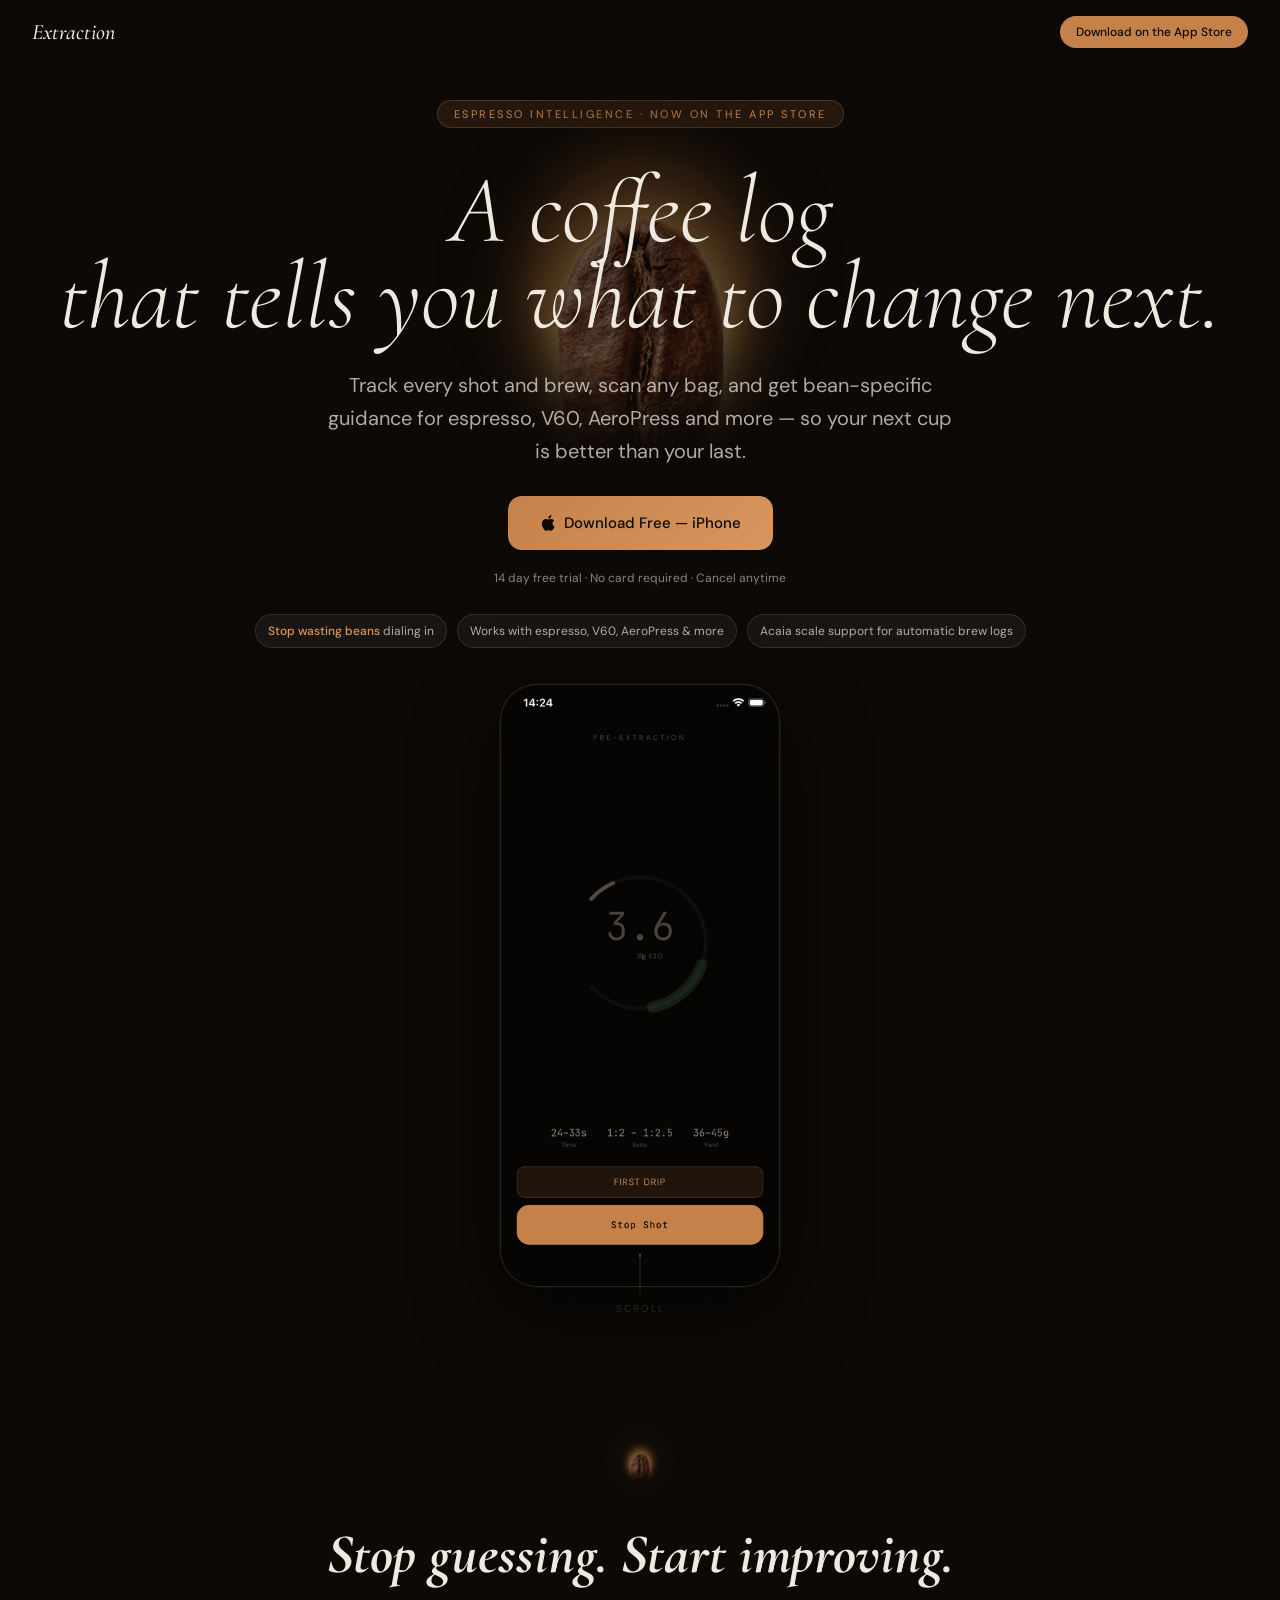
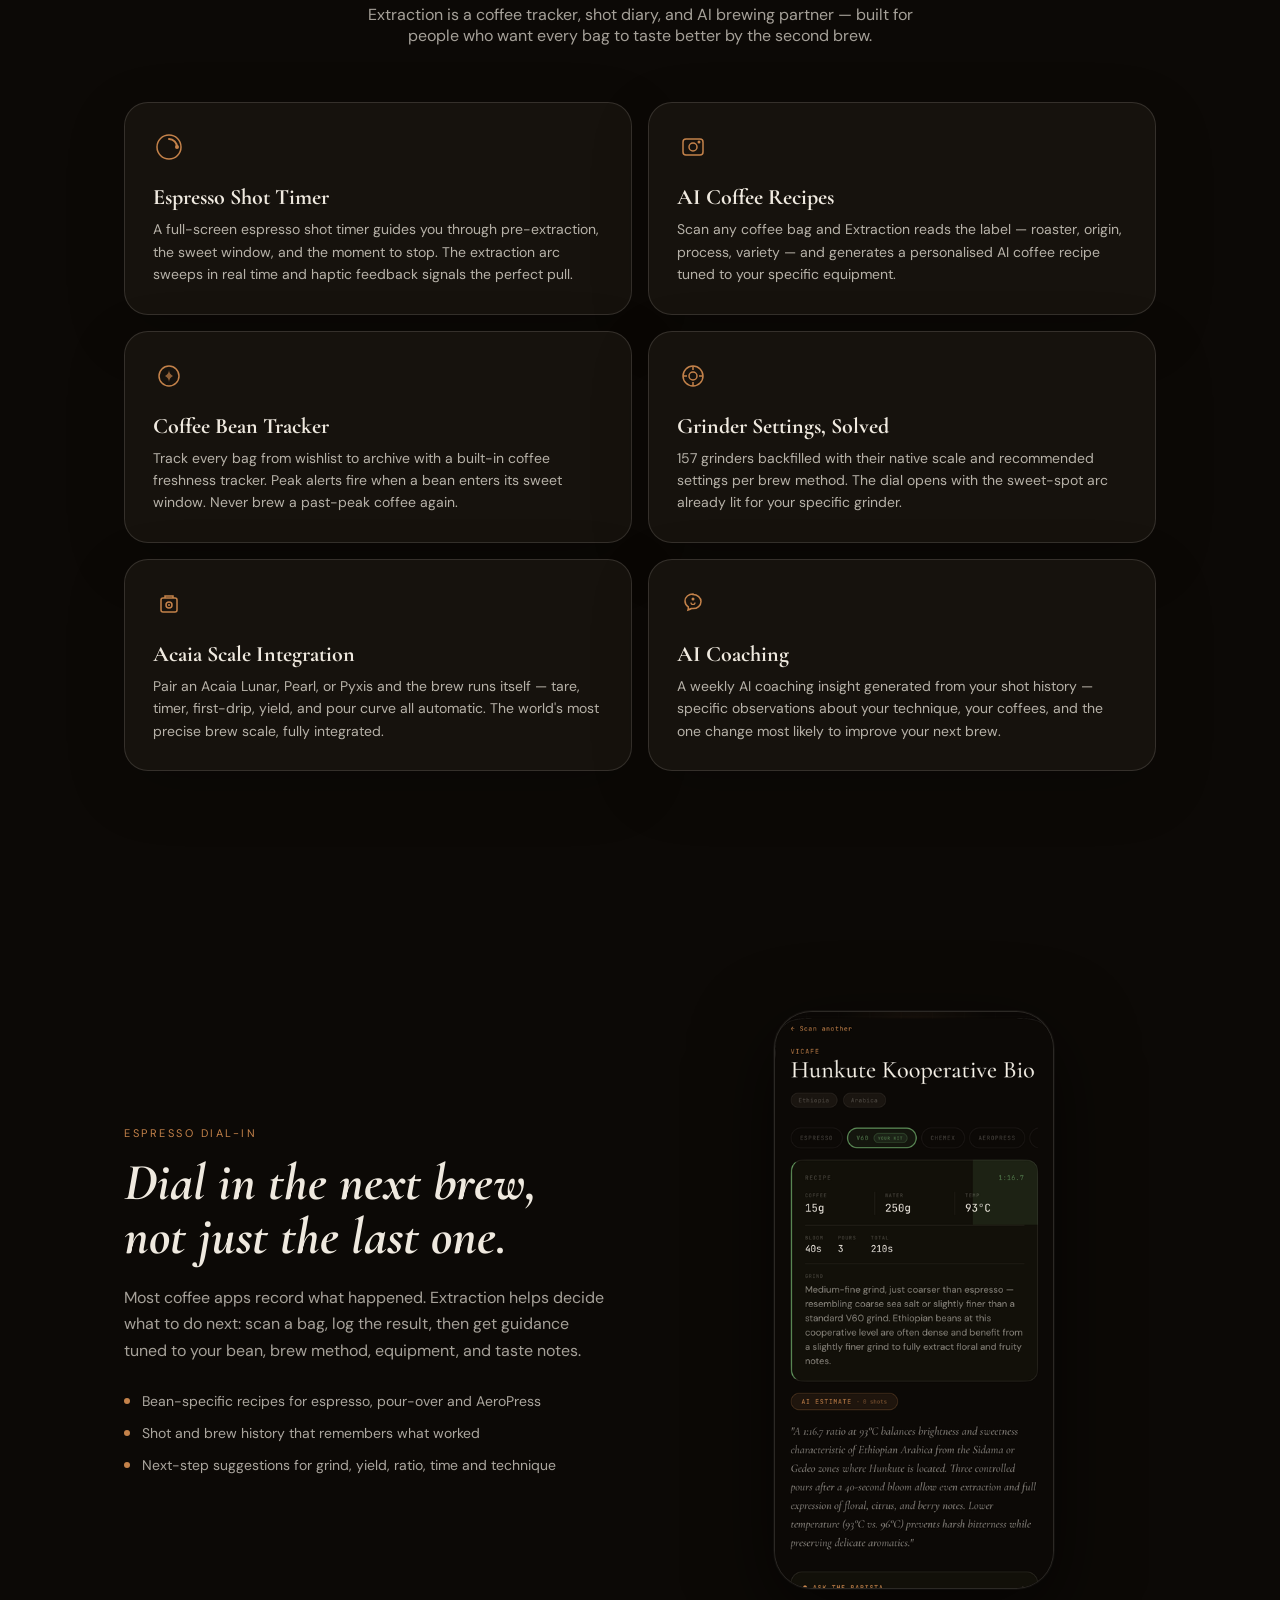
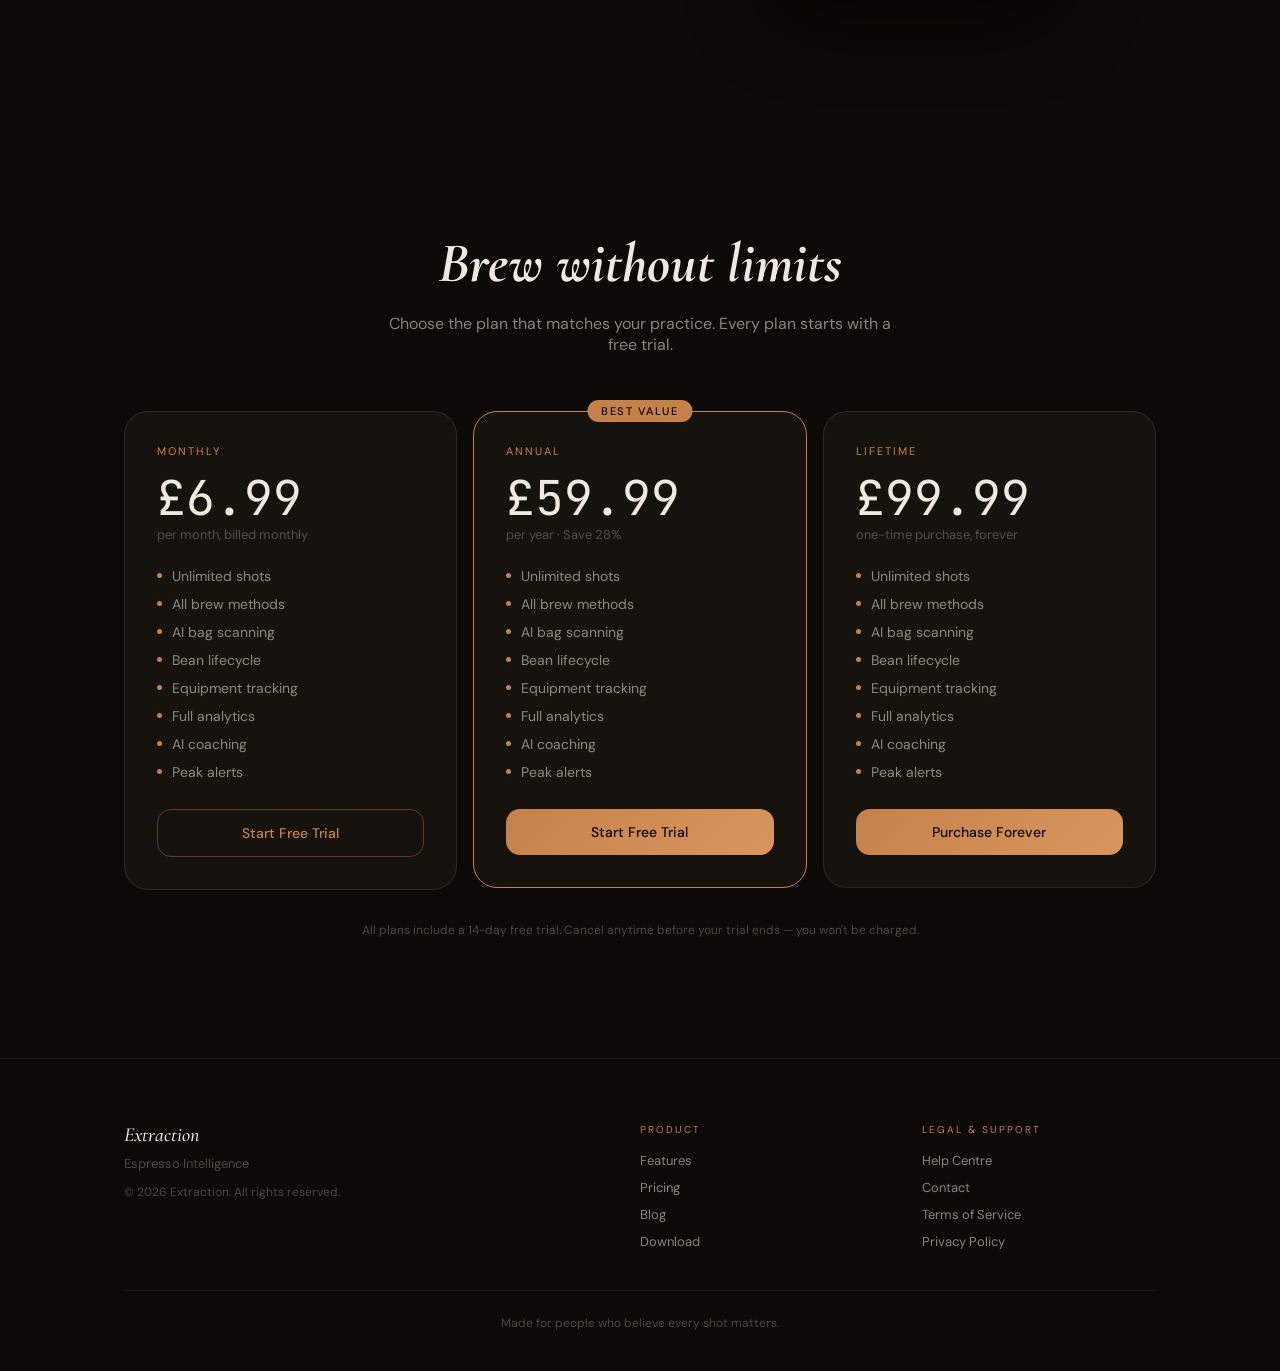
==== commit a95970f0: "Improve landing page conversion copy" ====
--- a/index.html
+++ b/index.html
@@ -136,6 +136,9 @@
 .section-pad { padding: 120px 0; }
 @media (max-width: 767px) { .section-pad { padding: 64px 0; } }
 
+.features-section { padding-top: 88px; }
+@media (max-width: 767px) { .features-section { padding-top: 56px; } }
+
 /* ── FADE IN ── */
 .fade-in {
   opacity: 0; transform: translateY(24px);
@@ -168,8 +171,8 @@
 @media (max-width: 767px) { .hero-heading { font-size: 56px; } }
 .hero-sub {
   font-family: 'DM Sans', sans-serif; font-size: 20px;
-  color: rgba(239, 233, 223, 0.55);
-  max-width: 520px; line-height: 1.65; margin: 0 auto 36px;
+  color: rgba(239, 233, 223, 0.72);
+  max-width: 640px; line-height: 1.65; margin: 0 auto 28px;
 }
 @media (max-width: 767px) { .hero-sub { font-size: 16px; } }
 .hero-buttons { display: flex; gap: 12px; justify-content: center; flex-wrap: wrap; margin-bottom: 20px; }
@@ -181,6 +184,7 @@
   transition: opacity 0.15s ease;
 }
 .btn-primary:hover { opacity: 0.9; }
+.btn-primary.btn-large { font-size: 15px; padding: 17px 32px; }
 .btn-secondary {
   display: inline-flex; align-items: center; gap: 8px;
   font-family: 'DM Sans', sans-serif; font-size: 14px;
@@ -192,8 +196,11 @@
 .btn-secondary:hover { border-color: rgba(239, 233, 223, 0.4); color: #EFE9DF; }
 .hero-proof {
   font-family: 'DM Sans', sans-serif; font-size: 12px;
-  color: rgba(239, 233, 223, 0.3); margin-bottom: 48px;
-}
+  color: rgba(239, 233, 223, 0.55); margin-bottom: 28px;
+}
+.hero-benefit-strip { display: flex; flex-wrap: wrap; justify-content: center; gap: 10px; margin: 0 auto 36px; max-width: 820px; }
+.hero-benefit { font-family: 'DM Sans', sans-serif; font-size: 12px; color: rgba(239, 233, 223, 0.72); background: rgba(239, 233, 223, 0.055); border: 1px solid rgba(239, 233, 223, 0.11); border-radius: 999px; padding: 8px 12px; }
+.hero-benefit strong { color: #D9955E; font-weight: 500; }
 
 /* Hero bean behind heading */
 .hero-heading-wrap {
@@ -280,8 +287,8 @@
 @media (max-width: 767px) { .features-heading { font-size: 38px; } }
 .features-sub {
   font-family: 'DM Sans', sans-serif; font-size: 16px;
-  color: rgba(239, 233, 223, 0.55); text-align: center;
-  max-width: 520px; margin: 0 auto 56px;
+  color: rgba(239, 233, 223, 0.68); text-align: center;
+  max-width: 560px; margin: 0 auto 56px;
 }
 .features-grid {
   display: grid; grid-template-columns: 1fr 1fr; gap: 16px;
@@ -289,8 +296,9 @@
 @media (max-width: 767px) { .features-grid { grid-template-columns: 1fr; } }
 .feature-card {
   background: #16120D;
-  border: 1px solid rgba(239, 233, 223, 0.10);
+  border: 1px solid rgba(239, 233, 223, 0.14);
   border-radius: 24px; padding: 28px;
+  box-shadow: 0 18px 60px rgba(0, 0, 0, 0.18);
 }
 .feature-icon { margin-bottom: 16px; }
 .feature-icon svg { width: 32px; height: 32px; }
@@ -300,7 +308,7 @@
 }
 .feature-desc {
   font-family: 'DM Sans', sans-serif; font-size: 14px;
-  color: rgba(239, 233, 223, 0.65); line-height: 1.6;
+  color: rgba(239, 233, 223, 0.74); line-height: 1.6;
 }
 
 /* ── SPOTLIGHT ── */
@@ -320,7 +328,7 @@
 @media (max-width: 767px) { .spotlight-heading { font-size: 36px; } }
 .spotlight-body {
   font-family: 'DM Sans', sans-serif; font-size: 16px;
-  color: rgba(239, 233, 223, 0.55); line-height: 1.65; margin-bottom: 28px;
+  color: rgba(239, 233, 223, 0.68); line-height: 1.65; margin-bottom: 28px;
 }
 .spotlight-details { display: flex; flex-direction: column; gap: 14px; }
 .spotlight-detail {
@@ -598,16 +606,21 @@
   <div class="hero-pill fade-in">Espresso Intelligence · Now on the App Store</div>
   <div class="hero-heading-wrap">
     <img src="bean.png" alt="" class="hero-bean-bg" aria-hidden="true">
-    <h1 class="hero-heading fade-in">The espresso log<br>for home baristas.</h1>
+    <h1 class="hero-heading fade-in">A coffee log<br>that tells you what to change next.</h1>
   </div>
-  <p class="hero-sub fade-in">Extraction is a coffee tracker, shot diary, and AI brewing partner — for iPhone. Dial in every shot. Scan any bag. Pair your Acaia scale. Get smarter every morning.</p>
+  <p class="hero-sub fade-in">Track every shot and brew, scan any bag, and get bean-specific guidance for espresso, V60, AeroPress and more — so your next cup is better than your last.</p>
   <div class="hero-buttons fade-in">
-    <a href="https://apps.apple.com/us/app/extraction/id6761392610" class="btn-primary" target="_blank" rel="noopener">
+    <a href="https://apps.apple.com/us/app/extraction/id6761392610" class="btn-primary btn-large" target="_blank" rel="noopener">
       <svg width="16" height="16" viewBox="0 0 16 16" fill="none" aria-hidden="true"><path d="M12.52 8.42c-.02-1.97 1.6-2.92 1.68-2.97-.92-1.34-2.34-1.52-2.85-1.55-1.21-.12-2.37.72-2.98.72-.62 0-1.57-.7-2.59-.68-1.33.02-2.56.78-3.24 1.97-1.39 2.4-.35 5.95.99 7.9.66.95 1.44 2.02 2.47 1.98.99-.04 1.37-.64 2.57-.64 1.2 0 1.54.64 2.58.62 1.07-.02 1.74-.97 2.39-1.93.76-1.1 1.07-2.17 1.08-2.22-.02-.01-2.08-.8-2.1-3.2zM10.58 2.46c.54-.67.91-1.59.81-2.51-.78.03-1.73.52-2.29 1.18-.5.58-.94 1.52-.82 2.41.87.07 1.76-.44 2.3-1.08z" fill="#0C0906"/></svg>
       Download Free — iPhone
     </a>
   </div>
   <p class="hero-proof fade-in">14 day free trial &middot; No card required &middot; Cancel anytime</p>
+  <div class="hero-benefit-strip fade-in" aria-label="Key benefits">
+    <div class="hero-benefit"><strong>Stop wasting beans</strong> dialing in</div>
+    <div class="hero-benefit">Works with espresso, V60, AeroPress &amp; more</div>
+    <div class="hero-benefit">Acaia scale support for automatic brew logs</div>
+  </div>
 
   <div class="phone-mockup fade-in">
     <img src="screenshot-timer.png" alt="Extraction dial-in timer showing a live espresso shot with arc visualisation and sweet window" loading="lazy">
@@ -620,13 +633,13 @@
 </section>
 
 <!-- FEATURES -->
-<section class="section-pad" id="features">
+<section class="section-pad features-section" id="features">
   <div class="container">
     <div class="section-bean-divider" aria-hidden="true">
       <img src="bean-small.png" alt="" class="section-bean-icon">
     </div>
-    <h2 class="features-heading fade-in">The complete espresso practice</h2>
-    <p class="features-sub fade-in">An espresso shot timer, a coffee bean tracker, and an AI brewing partner — built for the people who take their craft seriously.</p>
+    <h2 class="features-heading fade-in">Stop guessing. Start improving.</h2>
+    <p class="features-sub fade-in">Extraction is a coffee tracker, shot diary, and AI brewing partner — built for people who want every bag to taste better by the second brew.</p>
     <div class="features-grid">
 
       <!-- Each feature card's copy is tuned to carry one of the priority
@@ -693,12 +706,12 @@
     <div class="spotlight">
       <div class="fade-in">
         <div class="spotlight-label">Espresso Dial-In</div>
-        <h2 class="spotlight-heading">The espresso dial-in app that thinks like a barista.</h2>
-        <p class="spotlight-body">Extraction is the only espresso dial-in app with real-time extraction arc visualisation, integrated Acaia scale support, and an AI recipe engine tuned to your specific machine and grinder. Watch the arc sweep, feel the haptic tap when you enter the sweet window, and stop with confidence.</p>
+        <h2 class="spotlight-heading">Dial in the next brew, not just the last one.</h2>
+        <p class="spotlight-body">Most coffee apps record what happened. Extraction helps decide what to do next: scan a bag, log the result, then get guidance tuned to your bean, brew method, equipment, and taste notes.</p>
         <div class="spotlight-details">
-          <div class="spotlight-detail"><div class="spotlight-dot"></div>Extraction arc updates every 50ms</div>
-          <div class="spotlight-detail"><div class="spotlight-dot"></div>Haptic feedback at the sweet window</div>
-          <div class="spotlight-detail"><div class="spotlight-dot"></div>Green zone signals the perfect stop</div>
+          <div class="spotlight-detail"><div class="spotlight-dot"></div>Bean-specific recipes for espresso, pour-over and AeroPress</div>
+          <div class="spotlight-detail"><div class="spotlight-dot"></div>Shot and brew history that remembers what worked</div>
+          <div class="spotlight-detail"><div class="spotlight-dot"></div>Next-step suggestions for grind, yield, ratio, time and technique</div>
         </div>
       </div>
       <div class="fade-in" style="transition-delay:0.15s">
